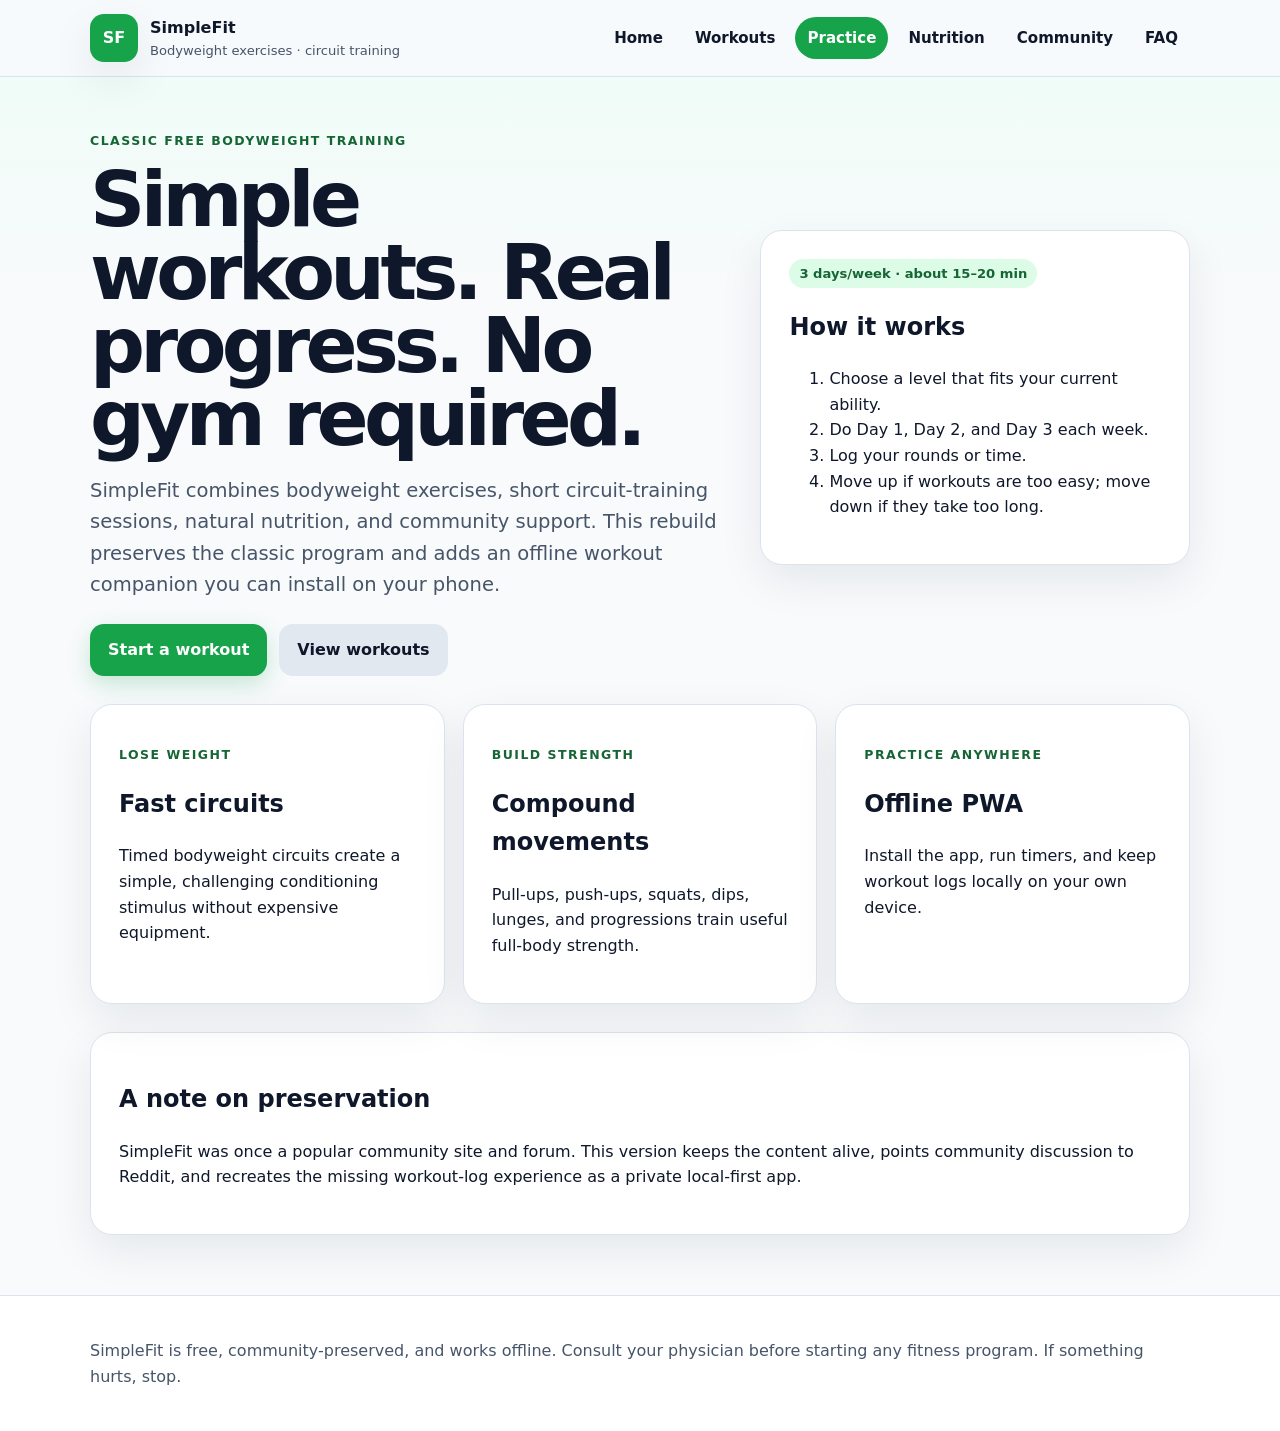
==== index.html @ d14a172d "Initial SimpleFit GitHub Pages PWA" ====
<!doctype html>
<html lang="en">
<head>
<meta charset="utf-8">
<meta name="viewport" content="width=device-width, initial-scale=1">
<meta name="theme-color" content="#16a34a">
<link rel="manifest" href="/manifest.webmanifest">
<link rel="icon" href="/icons/icon.svg" type="image/svg+xml">
<link rel="stylesheet" href="/styles.css">
<script defer src="/site.js"></script>
<title>Home · SimpleFit</title>
<meta name="description" content="SimpleFit bodyweight workouts and offline workout companion.">
<link rel="canonical" href="https://simplefit.org/">
<meta property="og:title" content="Home · SimpleFit">
<meta property="og:description" content="SimpleFit bodyweight workouts and offline workout companion.">
<meta property="og:type" content="website">
</head>
<body>
<a class="skip-link" href="#main">Skip to main content</a>
<header class="site-header">
  <div class="wrap header-grid">
    <a class="brand" href="/" aria-label="SimpleFit home">
      <span class="brand-mark">SF</span>
      <span><strong>SimpleFit</strong><small>Bodyweight exercises · circuit training</small></span>
    </a>
    <nav class="nav" aria-label="Main navigation">
      <a href="/">Home</a>
      <a href="/exercises.html">Workouts</a>
      <a href="/app.html" class="nav-cta">Practice</a>
      <a href="/nutrition.html">Nutrition</a>
      <a href="/community.html">Community</a>
      <a href="/faq.html">FAQ</a>
    </nav>
  </div>
</header>
<main id="main" class="wrap main">

<section class="hero">
  <div>
    <p class="kicker">Classic free bodyweight training</p>
    <h1>Simple workouts. Real progress. No gym required.</h1>
    <p class="lead">SimpleFit combines bodyweight exercises, short circuit-training sessions, natural nutrition, and community support. This rebuild preserves the classic program and adds an offline workout companion you can install on your phone.</p>
    <div class="button-row"><a class="button" href="/app.html">Start a workout</a><a class="button secondary" href="/exercises.html">View workouts</a></div>
  </div>
  <aside class="card">
    <span class="pill">3 days/week · about 15–20 min</span>
    <h2>How it works</h2>
    <ol>
      <li>Choose a level that fits your current ability.</li>
      <li>Do Day 1, Day 2, and Day 3 each week.</li>
      <li>Log your rounds or time.</li>
      <li>Move up if workouts are too easy; move down if they take too long.</li>
    </ol>
  </aside>
</section>
<section class="section grid">
  <article class="card"><p class="kicker">Lose weight</p><h2>Fast circuits</h2><p>Timed bodyweight circuits create a simple, challenging conditioning stimulus without expensive equipment.</p></article>
  <article class="card"><p class="kicker">Build strength</p><h2>Compound movements</h2><p>Pull-ups, push-ups, squats, dips, lunges, and progressions train useful full-body strength.</p></article>
  <article class="card"><p class="kicker">Practice anywhere</p><h2>Offline PWA</h2><p>Install the app, run timers, and keep workout logs locally on your own device.</p></article>
</section>
<section class="section card">
  <h2>A note on preservation</h2>
  <p>SimpleFit was once a popular community site and forum. This version keeps the content alive, points community discussion to Reddit, and recreates the missing workout-log experience as a private local-first app.</p>
</section>

</main>
<footer class="site-footer">
  <div class="wrap">
    <p>SimpleFit is free, community-preserved, and works offline. Consult your physician before starting any fitness program. If something hurts, stop.</p>
  </div>
</footer>
</body>
</html>
---- styles.css ----
:root{--bg:#f8fafc;--panel:#fff;--ink:#0f172a;--muted:#475569;--line:#dbe4ee;--green:#16a34a;--green-dark:#166534;--amber:#f59e0b;--red:#dc2626;--shadow:0 16px 44px rgba(15,23,42,.08);--radius:22px;}
*{box-sizing:border-box} body{margin:0;font-family:Inter,ui-sans-serif,system-ui,-apple-system,Segoe UI,Roboto,Arial,sans-serif;background:linear-gradient(180deg,#ecfdf5 0,#f8fafc 280px);color:var(--ink);line-height:1.6} a{color:var(--green-dark)} .wrap{width:min(1100px,calc(100% - 32px));margin:auto}.skip-link{position:absolute;left:-999px;top:8px;background:#fff;padding:8px}.skip-link:focus{left:8px;z-index:10}.site-header{position:sticky;top:0;z-index:5;background:rgba(248,250,252,.92);backdrop-filter:blur(12px);border-bottom:1px solid var(--line)}.header-grid{display:flex;align-items:center;justify-content:space-between;gap:20px;padding:14px 0}.brand{display:flex;align-items:center;gap:12px;color:var(--ink);text-decoration:none}.brand-mark{display:grid;place-items:center;width:48px;height:48px;border-radius:14px;background:var(--green);color:#fff;font-weight:900;box-shadow:var(--shadow)}.brand small{display:block;color:var(--muted);font-size:.82rem}.nav{display:flex;gap:8px;flex-wrap:wrap;justify-content:flex-end}.nav a{padding:9px 12px;border-radius:999px;text-decoration:none;color:var(--ink);font-weight:650;font-size:.94rem}.nav a:hover,.nav a[aria-current="page"]{background:#dcfce7}.nav .nav-cta{background:var(--green);color:white}.main{padding:42px 0 60px}.hero{display:grid;grid-template-columns:1.2fr .8fr;gap:26px;align-items:center}.card{background:var(--panel);border:1px solid var(--line);border-radius:var(--radius);box-shadow:var(--shadow);padding:28px}.hero h1{font-size:clamp(2.2rem,6vw,4.8rem);line-height:.95;margin:0 0 18px;letter-spacing:-.06em}.lead{font-size:1.22rem;color:var(--muted);max-width:70ch}.button-row{display:flex;gap:12px;flex-wrap:wrap;margin-top:24px}.button,button{border:0;border-radius:14px;background:var(--green);color:white;font-weight:800;padding:13px 18px;text-decoration:none;cursor:pointer;box-shadow:0 8px 22px rgba(22,163,74,.22)}.button.secondary{background:#e2e8f0;color:var(--ink);box-shadow:none}.button.ghost{background:white;color:var(--green-dark);border:1px solid var(--line);box-shadow:none}.grid{display:grid;grid-template-columns:repeat(3,1fr);gap:18px}.grid.two{grid-template-columns:repeat(2,1fr)}.section{margin-top:28px}.kicker{text-transform:uppercase;letter-spacing:.12em;color:var(--green-dark);font-weight:900;font-size:.78rem}.stat{font-size:2rem;font-weight:900}.workout-table{width:100%;border-collapse:collapse;background:white;border-radius:18px;overflow:hidden;box-shadow:var(--shadow)}th,td{padding:12px;border-bottom:1px solid var(--line);vertical-align:top;text-align:left}th{background:#f1f5f9}.notice{border-left:5px solid var(--amber);background:#fffbeb;padding:16px;border-radius:14px}.danger{border-left-color:var(--red);background:#fef2f2}.app-shell{display:grid;grid-template-columns:320px 1fr;gap:18px}.control{display:grid;gap:10px;align-content:start}.control button,.control .button{width:100%;min-height:auto;padding:12px 14px}select,input,textarea{width:100%;padding:12px;border:1px solid var(--line);border-radius:12px;font:inherit;background:white}.timer{font-size:clamp(3rem,12vw,7rem);font-weight:950;text-align:center;letter-spacing:-.08em}.exercise-list{display:grid;gap:10px}.exercise-item{display:flex;justify-content:space-between;gap:12px;padding:14px 16px;border:1px solid var(--line);border-radius:14px;background:#f8fafc}.history-item{padding:14px;border:1px solid var(--line);border-radius:14px;margin:10px 0;background:white}.site-footer{padding:26px 0;color:var(--muted);border-top:1px solid var(--line);background:white}.pill{display:inline-block;border-radius:999px;background:#dcfce7;color:#166534;padding:4px 10px;font-size:.82rem;font-weight:800}.muted{color:var(--muted)}.sr-only{position:absolute;width:1px;height:1px;padding:0;margin:-1px;overflow:hidden;clip:rect(0,0,0,0);white-space:nowrap;border:0}@media(max-width:820px){.hero,.grid,.grid.two,.app-shell{grid-template-columns:1fr}.header-grid{align-items:flex-start;flex-direction:column}.nav{justify-content:flex-start}.card{padding:20px}.main{padding-top:24px}th,td{font-size:.92rem}.workout-table{display:block;overflow-x:auto}.timer{font-size:4.6rem}}
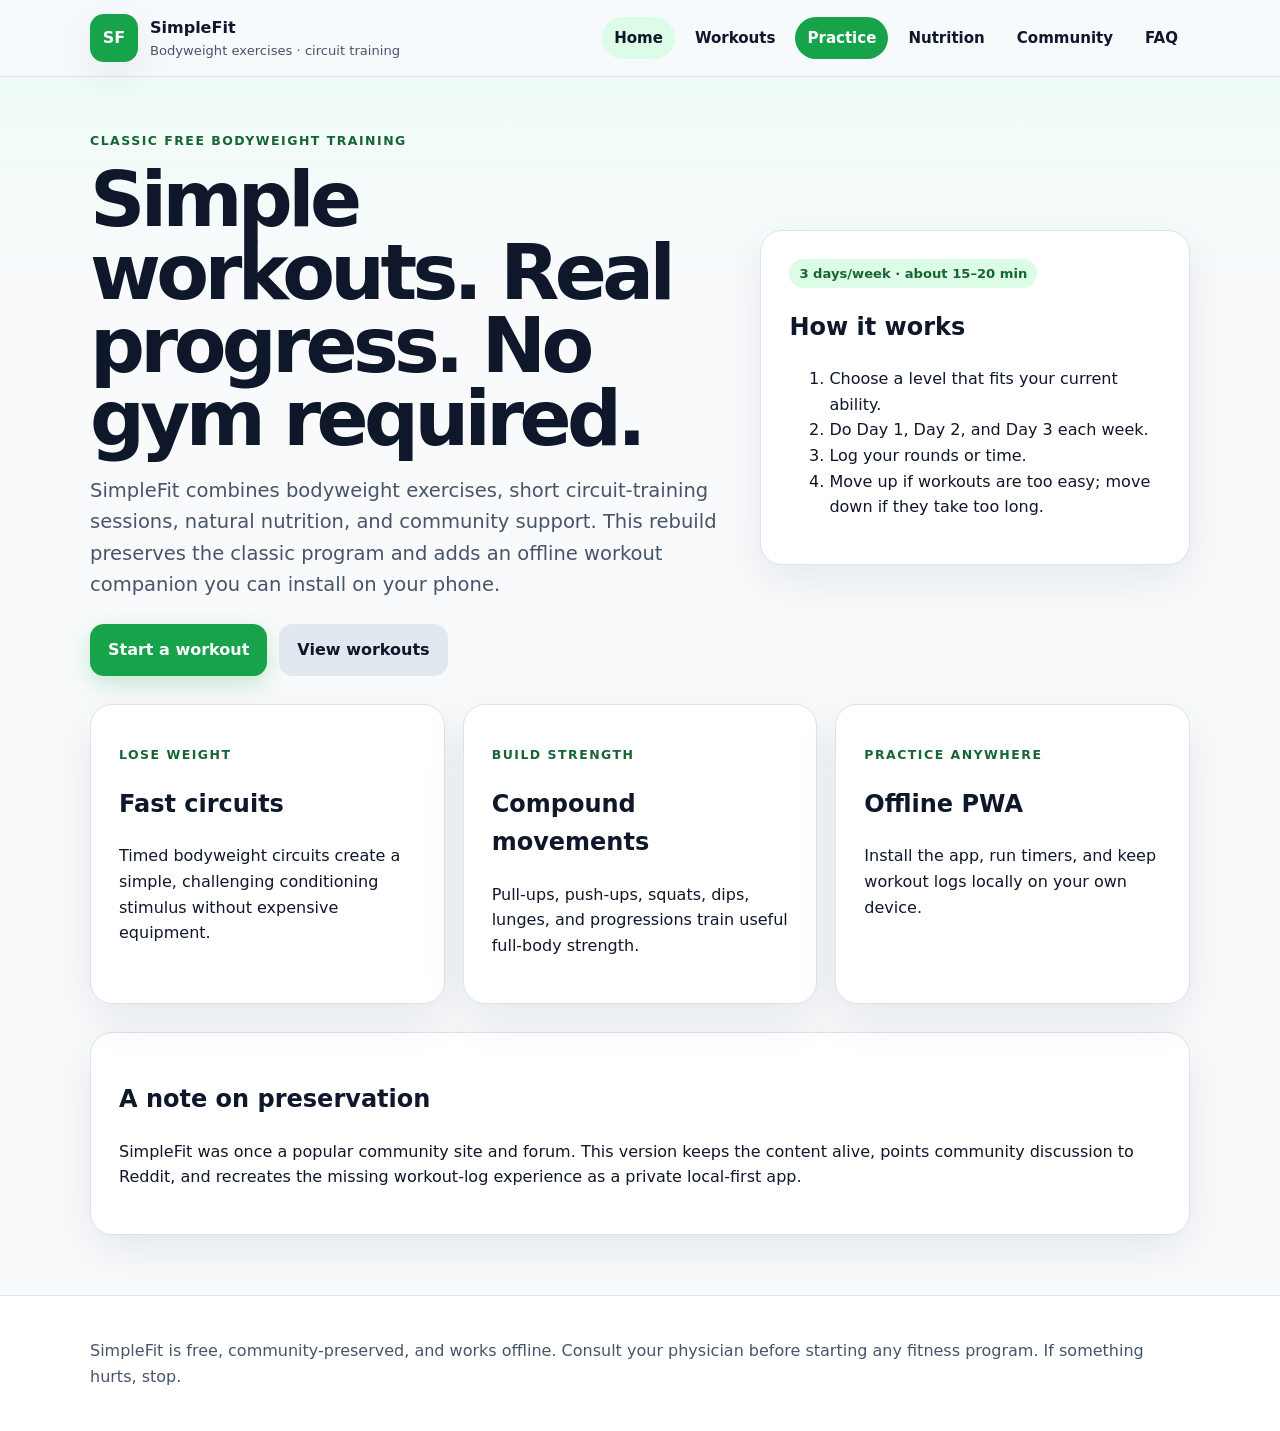
==== commit 287eabac: "Fix asset paths for GitHub Pages project URL" ====
--- a/index.html
+++ b/index.html
@@ -4,10 +4,10 @@
 <meta charset="utf-8">
 <meta name="viewport" content="width=device-width, initial-scale=1">
 <meta name="theme-color" content="#16a34a">
-<link rel="manifest" href="/manifest.webmanifest">
-<link rel="icon" href="/icons/icon.svg" type="image/svg+xml">
-<link rel="stylesheet" href="/styles.css">
-<script defer src="/site.js"></script>
+<link rel="manifest" href="manifest.webmanifest">
+<link rel="icon" href="icons/icon.svg" type="image/svg+xml">
+<link rel="stylesheet" href="styles.css">
+<script defer src="site.js"></script>
 <title>Home · SimpleFit</title>
 <meta name="description" content="SimpleFit bodyweight workouts and offline workout companion.">
 <link rel="canonical" href="https://simplefit.org/">
@@ -19,17 +19,17 @@
 <a class="skip-link" href="#main">Skip to main content</a>
 <header class="site-header">
   <div class="wrap header-grid">
-    <a class="brand" href="/" aria-label="SimpleFit home">
+    <a class="brand" href="./" aria-label="SimpleFit home">
       <span class="brand-mark">SF</span>
       <span><strong>SimpleFit</strong><small>Bodyweight exercises · circuit training</small></span>
     </a>
     <nav class="nav" aria-label="Main navigation">
-      <a href="/">Home</a>
-      <a href="/exercises.html">Workouts</a>
-      <a href="/app.html" class="nav-cta">Practice</a>
-      <a href="/nutrition.html">Nutrition</a>
-      <a href="/community.html">Community</a>
-      <a href="/faq.html">FAQ</a>
+      <a href="./">Home</a>
+      <a href="exercises.html">Workouts</a>
+      <a href="app.html" class="nav-cta">Practice</a>
+      <a href="nutrition.html">Nutrition</a>
+      <a href="community.html">Community</a>
+      <a href="faq.html">FAQ</a>
     </nav>
   </div>
 </header>
@@ -40,7 +40,7 @@
     <p class="kicker">Classic free bodyweight training</p>
     <h1>Simple workouts. Real progress. No gym required.</h1>
     <p class="lead">SimpleFit combines bodyweight exercises, short circuit-training sessions, natural nutrition, and community support. This rebuild preserves the classic program and adds an offline workout companion you can install on your phone.</p>
-    <div class="button-row"><a class="button" href="/app.html">Start a workout</a><a class="button secondary" href="/exercises.html">View workouts</a></div>
+    <div class="button-row"><a class="button" href="app.html">Start a workout</a><a class="button secondary" href="exercises.html">View workouts</a></div>
   </div>
   <aside class="card">
     <span class="pill">3 days/week · about 15–20 min</span>
